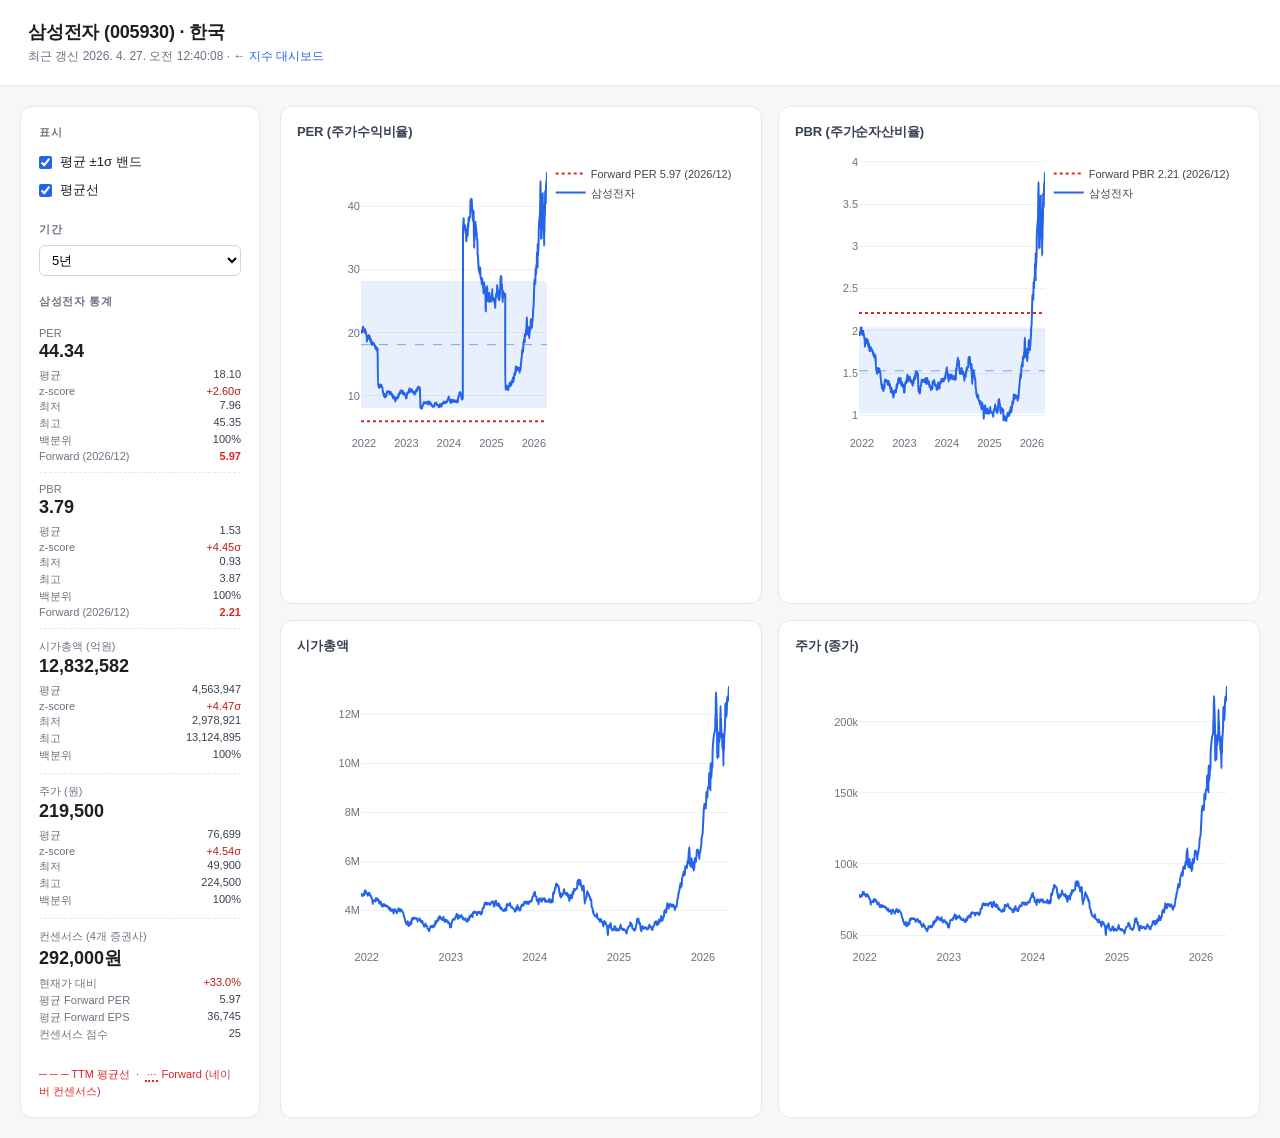
==== stock.html @ 61111ff1 "feat: 종목 PER · PBR · 컨센서스 페이지 + Claude Skill 추가 - stock.html / stock.js: 종목 단독 페이지 (URL ?code={6자리})" ====
<!DOCTYPE html>
<html lang="ko">
<head>
<meta charset="UTF-8">
<title>종목 PER · PBR</title>
<meta name="viewport" content="width=device-width, initial-scale=1">
<meta http-equiv="Cache-Control" content="no-cache, no-store, must-revalidate">
<meta http-equiv="Pragma" content="no-cache">
<meta http-equiv="Expires" content="0">
<link rel="stylesheet" href="style.css?v=6">
<script src="https://cdn.plot.ly/plotly-2.35.2.min.js"></script>
</head>
<body>
<header>
  <div>
    <h1 id="stock-title">종목 PER · PBR</h1>
    <p class="updated">최근 갱신 <span id="updated">-</span> · <a href="index.html" style="color:#2563eb;text-decoration:none">← 지수 대시보드</a></p>
  </div>
</header>

<main>
  <aside class="sidebar">
    <h2>표시</h2>
    <label><input type="checkbox" id="opt-band" checked> 평균 ±1σ 밴드</label>
    <label><input type="checkbox" id="opt-mean" checked> 평균선</label>

    <h2>기간</h2>
    <select id="opt-period">
      <option value="10">10년</option>
      <option value="5" selected>5년</option>
      <option value="3">3년</option>
      <option value="1">1년</option>
    </select>

    <h2 id="summary-title">통계 + 컨센서스</h2>
    <div id="summary"></div>

    <p class="note" id="note"></p>
    <p class="note" style="color:#dc2626;margin-top:6px">
      ─ ─ ─ TTM 평균선 &nbsp;·&nbsp;
      <span style="border-bottom:2px dotted #dc2626;padding:0 2px">···</span>
      Forward (네이버 컨센서스)
    </p>
  </aside>

  <section class="charts">
    <div class="chart-card" data-metric="per">
      <h3>PER (주가수익비율)</h3>
      <div id="chart-per"></div>
    </div>
    <div class="chart-card" data-metric="pbr">
      <h3>PBR (주가순자산비율)</h3>
      <div id="chart-pbr"></div>
    </div>
    <div class="chart-card" data-metric="market_cap">
      <h3>시가총액</h3>
      <div id="chart-cap"></div>
    </div>
    <div class="chart-card" data-metric="close">
      <h3>주가 (종가)</h3>
      <div id="chart-close"></div>
    </div>
  </section>
</main>

<script src="stock.js?v=2"></script>
</body>
</html>
---- style.css ----
* { box-sizing: border-box; margin: 0; padding: 0; }

body {
  font-family: -apple-system, BlinkMacSystemFont, "Segoe UI", "Apple SD Gothic Neo",
               "Malgun Gothic", "맑은 고딕", sans-serif;
  color: #1c1f24;
  background: #f6f7f9;
  min-height: 100vh;
}

header {
  padding: 20px 28px;
  background: #fff;
  border-bottom: 1px solid #e5e7eb;
}
header h1 { font-size: 18px; font-weight: 700; letter-spacing: -0.01em; }
header .updated { font-size: 12px; color: #6b7280; margin-top: 4px; }

.tabs {
  display: flex;
  gap: 4px;
  padding: 12px 28px 0;
  background: #fff;
  border-bottom: 1px solid #e5e7eb;
  max-width: 1600px;
  margin: 0 auto;
  overflow-x: auto;
}
.tab {
  background: transparent;
  border: none;
  padding: 10px 16px;
  font-size: 13px;
  font-weight: 600;
  color: #6b7280;
  cursor: pointer;
  display: inline-flex;
  align-items: center;
  gap: 8px;
  border-bottom: 2px solid transparent;
  transition: color .15s, border-color .15s;
  font-family: inherit;
  white-space: nowrap;
}
.tab:hover { color: #1c1f24; }
.tab.is-active {
  color: #1c1f24;
  border-bottom-color: #1c1f24;
}

main {
  display: grid;
  grid-template-columns: 240px 1fr;
  gap: 20px;
  padding: 20px;
  max-width: 1600px;
  margin: 0 auto;
}

.sidebar {
  background: #fff;
  border-radius: 12px;
  padding: 18px;
  height: fit-content;
  border: 1px solid #e5e7eb;
  position: sticky;
  top: 20px;
}
.sidebar h2 {
  font-size: 11px;
  text-transform: uppercase;
  letter-spacing: 0.06em;
  color: #6b7280;
  margin-top: 18px;
  margin-bottom: 8px;
  font-weight: 600;
}
.sidebar h2:first-child { margin-top: 0; }

.sidebar label {
  display: flex;
  align-items: center;
  gap: 8px;
  padding: 5px 0;
  cursor: pointer;
  font-size: 13px;
  user-select: none;
}
.sidebar input[type=checkbox] { accent-color: #2563eb; cursor: pointer; }
.sidebar select {
  width: 100%;
  padding: 6px 8px;
  border: 1px solid #d1d5db;
  border-radius: 6px;
  font-size: 13px;
  background: #fff;
  cursor: pointer;
}

.dot {
  display: inline-block;
  width: 10px; height: 10px;
  border-radius: 50%;
}

.note {
  font-size: 11px;
  color: #9ca3af;
  margin-top: 14px;
  line-height: 1.5;
}

#summary { display: grid; gap: 0; font-size: 12px; }
#summary .row {
  display: grid;
  grid-template-columns: 1fr auto;
  gap: 8px;
  padding: 6px 0;
  border-bottom: 1px dashed #e5e7eb;
  align-items: center;
}
#summary .row:last-child { border-bottom: none; }
#summary .name { color: #4b5563; font-weight: 500; }
#summary .val {
  font-variant-numeric: tabular-nums;
  font-weight: 600;
  text-align: right;
  font-size: 12px;
}
#summary .sub { font-size: 11px; font-weight: 500; }
#summary .z-pos { color: #b91c1c; }
#summary .z-neg { color: #1d4ed8; }

.stat-block {
  padding: 10px 0;
  border-bottom: 1px dashed #e5e7eb;
}
.stat-block:last-child { border-bottom: none; }
.stat-label {
  font-size: 11px;
  color: #6b7280;
  margin-bottom: 2px;
}
.stat-val {
  font-size: 18px;
  font-weight: 700;
  font-variant-numeric: tabular-nums;
  color: #1c1f24;
  margin-bottom: 6px;
}
.stat-grid {
  display: grid;
  grid-template-columns: auto 1fr;
  gap: 2px 8px;
  font-size: 11px;
  color: #6b7280;
}
.stat-grid > span:nth-child(2n) {
  text-align: right;
  font-variant-numeric: tabular-nums;
  color: #374151;
  font-weight: 500;
}
.stat-grid .z-pos { color: #b91c1c !important; }
.stat-grid .z-neg { color: #1d4ed8 !important; }

.charts {
  display: grid;
  grid-template-columns: 1fr 1fr;
  gap: 16px;
}
.charts.charts-single {
  grid-template-columns: 1fr;
}
.charts.charts-single .chart-card > div:last-child {
  height: 480px;
}
.chart-card {
  background: #fff;
  border-radius: 12px;
  border: 1px solid #e5e7eb;
  padding: 16px 16px 12px;
}
.chart-card h3 {
  font-size: 13px;
  font-weight: 600;
  margin-bottom: 10px;
  color: #374151;
  letter-spacing: -0.01em;
}
.chart-card > div:last-child {
  width: 100%;
  height: 320px;
}

@media (max-width: 1100px) {
  main { grid-template-columns: 1fr; }
  .sidebar { position: static; }
  .charts { grid-template-columns: 1fr; }
}
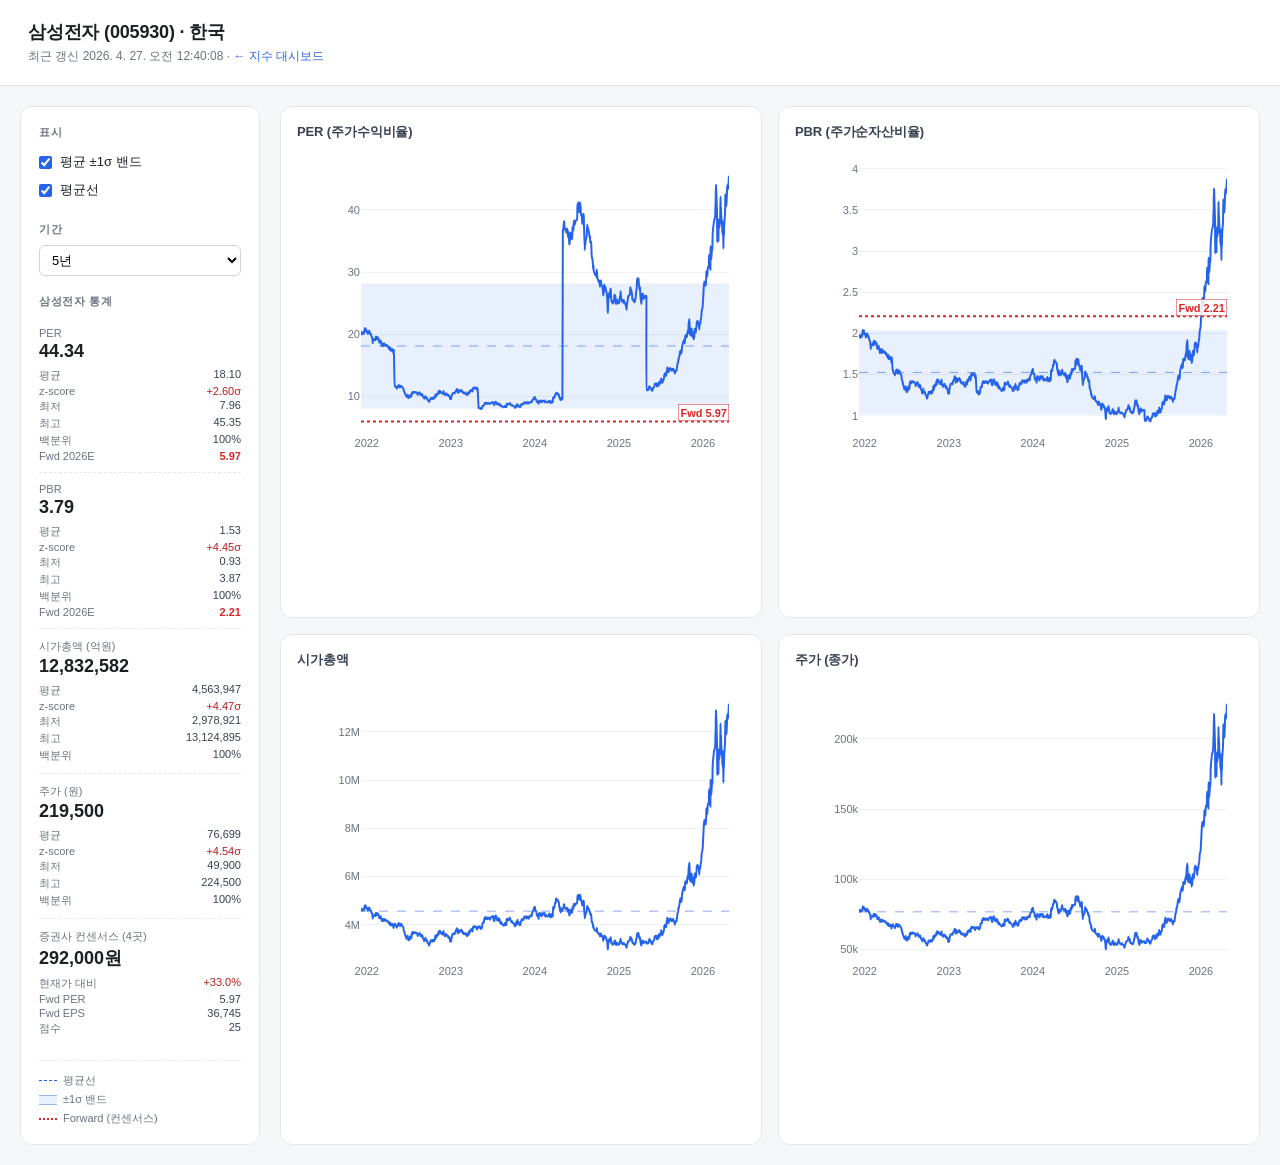
==== commit 6377a8df: "style: 종목 페이지 시각 정돈 - 차트 범례 제거 (우상단 라벨 잘림 해소), Forward 가로선엔 끝에 inline annotation - 시가총액/주가 차트에도 평균선 " ====
--- a/stock.html
+++ b/stock.html
@@ -7,7 +7,7 @@
 <meta http-equiv="Cache-Control" content="no-cache, no-store, must-revalidate">
 <meta http-equiv="Pragma" content="no-cache">
 <meta http-equiv="Expires" content="0">
-<link rel="stylesheet" href="style.css?v=6">
+<link rel="stylesheet" href="style.css?v=7">
 <script src="https://cdn.plot.ly/plotly-2.35.2.min.js"></script>
 </head>
 <body>
@@ -36,11 +36,11 @@
     <div id="summary"></div>
 
     <p class="note" id="note"></p>
-    <p class="note" style="color:#dc2626;margin-top:6px">
-      ─ ─ ─ TTM 평균선 &nbsp;·&nbsp;
-      <span style="border-bottom:2px dotted #dc2626;padding:0 2px">···</span>
-      Forward (네이버 컨센서스)
-    </p>
+    <div class="legend-note">
+      <span><span class="legend-line legend-mean"></span>평균선</span>
+      <span><span class="legend-band"></span>±1σ 밴드</span>
+      <span><span class="legend-line legend-fwd"></span>Forward (컨센서스)</span>
+    </div>
   </aside>
 
   <section class="charts">
@@ -63,6 +63,6 @@
   </section>
 </main>
 
-<script src="stock.js?v=2"></script>
+<script src="stock.js?v=3"></script>
 </body>
 </html>
--- a/style.css
+++ b/style.css
@@ -164,6 +164,39 @@
 .stat-grid .z-pos { color: #b91c1c !important; }
 .stat-grid .z-neg { color: #1d4ed8 !important; }
 
+.legend-note {
+  display: flex;
+  flex-direction: column;
+  gap: 4px;
+  margin-top: 14px;
+  padding-top: 12px;
+  border-top: 1px dashed #e5e7eb;
+  font-size: 11px;
+  color: #6b7280;
+}
+.legend-note > span {
+  display: inline-flex;
+  align-items: center;
+  gap: 6px;
+}
+.legend-line {
+  display: inline-block;
+  width: 18px;
+  height: 0;
+  border-top-width: 1.5px;
+  border-top-style: dashed;
+}
+.legend-line.legend-mean { border-top-color: #2563eb; }
+.legend-line.legend-fwd  { border-top-color: #dc2626; border-top-style: dotted; border-top-width: 2px; }
+.legend-band {
+  display: inline-block;
+  width: 18px;
+  height: 10px;
+  background: rgba(37, 99, 235, 0.10);
+  border-top: 1px solid rgba(37, 99, 235, 0.4);
+  border-bottom: 1px solid rgba(37, 99, 235, 0.4);
+}
+
 .charts {
   display: grid;
   grid-template-columns: 1fr 1fr;
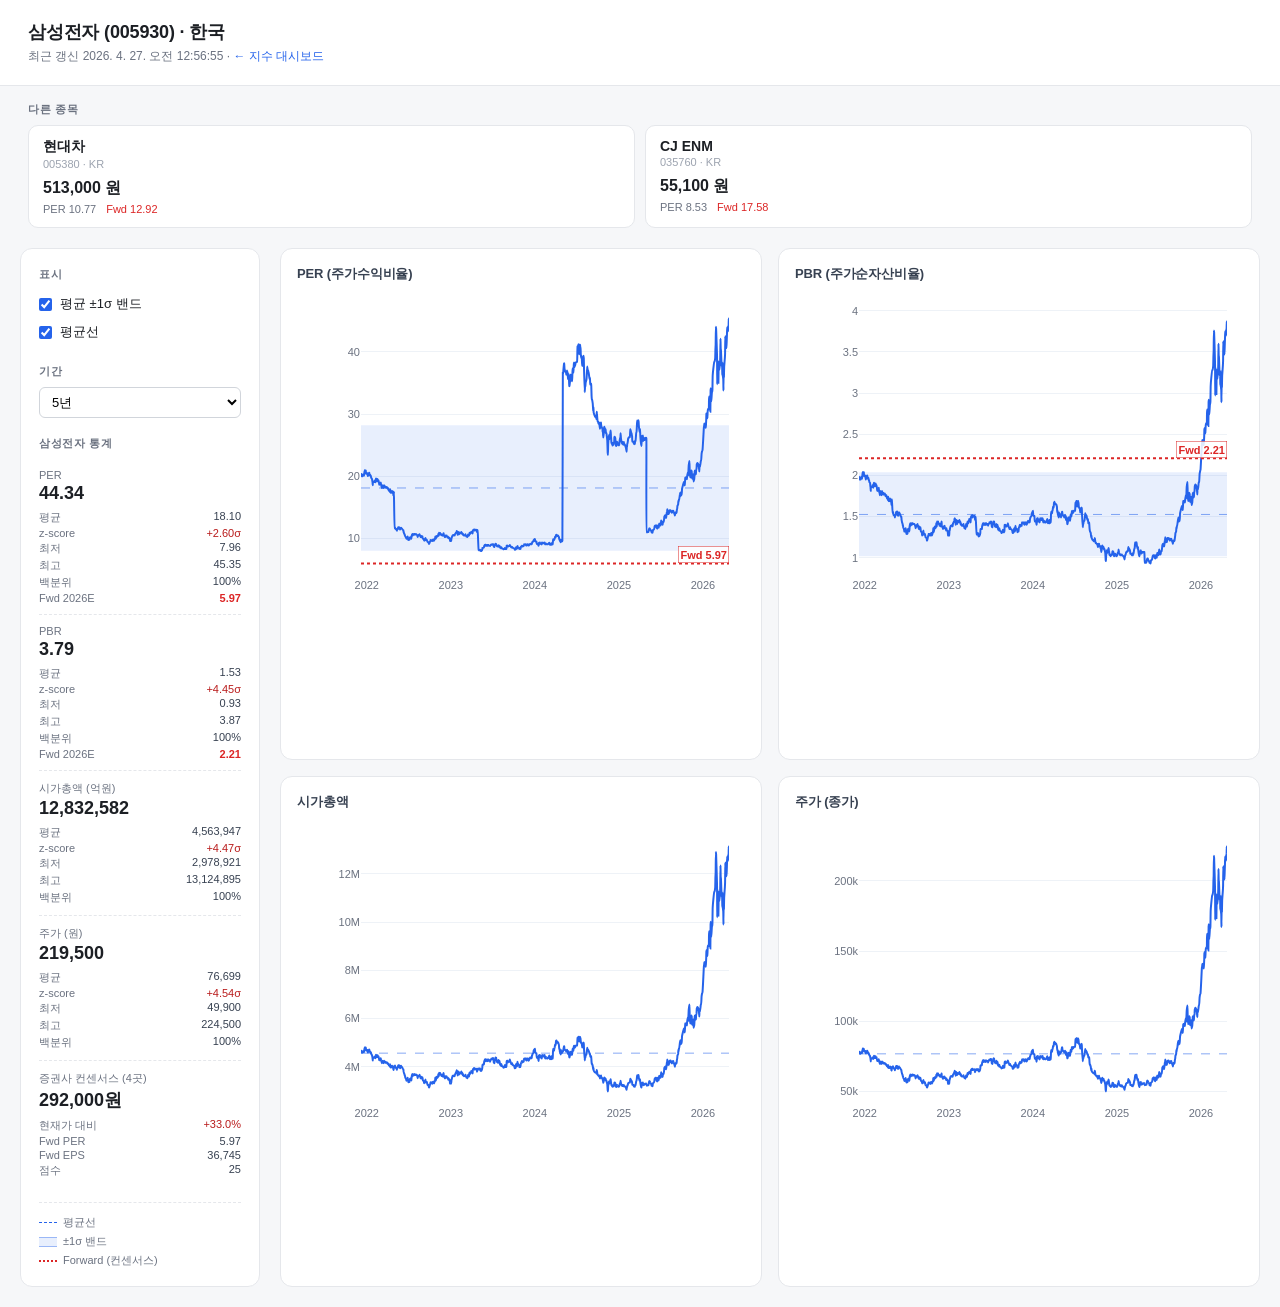
==== commit 29ff30bc: "feat: 종목 네비게이션 카드 (지수 페이지 + 종목 페이지) - data/stocks/_index.json: 종목 매니페스트 자동 생성 (regenerate_stocks_man" ====
--- a/stock.html
+++ b/stock.html
@@ -7,7 +7,7 @@
 <meta http-equiv="Cache-Control" content="no-cache, no-store, must-revalidate">
 <meta http-equiv="Pragma" content="no-cache">
 <meta http-equiv="Expires" content="0">
-<link rel="stylesheet" href="style.css?v=7">
+<link rel="stylesheet" href="style.css?v=8">
 <script src="https://cdn.plot.ly/plotly-2.35.2.min.js"></script>
 </head>
 <body>
@@ -17,6 +17,11 @@
     <p class="updated">최근 갱신 <span id="updated">-</span> · <a href="index.html" style="color:#2563eb;text-decoration:none">← 지수 대시보드</a></p>
   </div>
 </header>
+
+<section class="stock-strip" id="stock-strip">
+  <h2>다른 종목</h2>
+  <div class="stock-cards" id="stock-cards"></div>
+</section>
 
 <main>
   <aside class="sidebar">
@@ -63,6 +68,6 @@
   </section>
 </main>
 
-<script src="stock.js?v=3"></script>
+<script src="stock.js?v=4"></script>
 </body>
 </html>
--- a/style.css
+++ b/style.css
@@ -47,6 +47,66 @@
   color: #1c1f24;
   border-bottom-color: #1c1f24;
 }
+
+.stock-strip {
+  max-width: 1600px;
+  margin: 0 auto;
+  padding: 16px 28px 0;
+}
+.stock-strip h2 {
+  font-size: 11px;
+  text-transform: uppercase;
+  letter-spacing: 0.06em;
+  color: #6b7280;
+  margin-bottom: 8px;
+  font-weight: 600;
+}
+.stock-cards {
+  display: grid;
+  grid-template-columns: repeat(auto-fit, minmax(180px, 1fr));
+  gap: 10px;
+}
+.stock-card {
+  display: block;
+  padding: 12px 14px;
+  background: #fff;
+  border: 1px solid #e5e7eb;
+  border-radius: 10px;
+  text-decoration: none;
+  color: inherit;
+  transition: border-color 0.15s, transform 0.15s;
+}
+.stock-card:hover {
+  border-color: #2563eb;
+  transform: translateY(-1px);
+}
+.stock-card-name {
+  font-size: 14px;
+  font-weight: 700;
+  color: #1c1f24;
+}
+.stock-card-code {
+  font-size: 11px;
+  color: #9ca3af;
+  margin-top: 2px;
+  font-variant-numeric: tabular-nums;
+}
+.stock-card-price {
+  font-size: 16px;
+  font-weight: 700;
+  margin-top: 8px;
+  font-variant-numeric: tabular-nums;
+  color: #1c1f24;
+}
+.stock-card-meta {
+  display: flex;
+  gap: 10px;
+  margin-top: 4px;
+  font-size: 11px;
+  color: #6b7280;
+  font-variant-numeric: tabular-nums;
+}
+.stock-card-meta .fwd { color: #dc2626; }
 
 main {
   display: grid;
